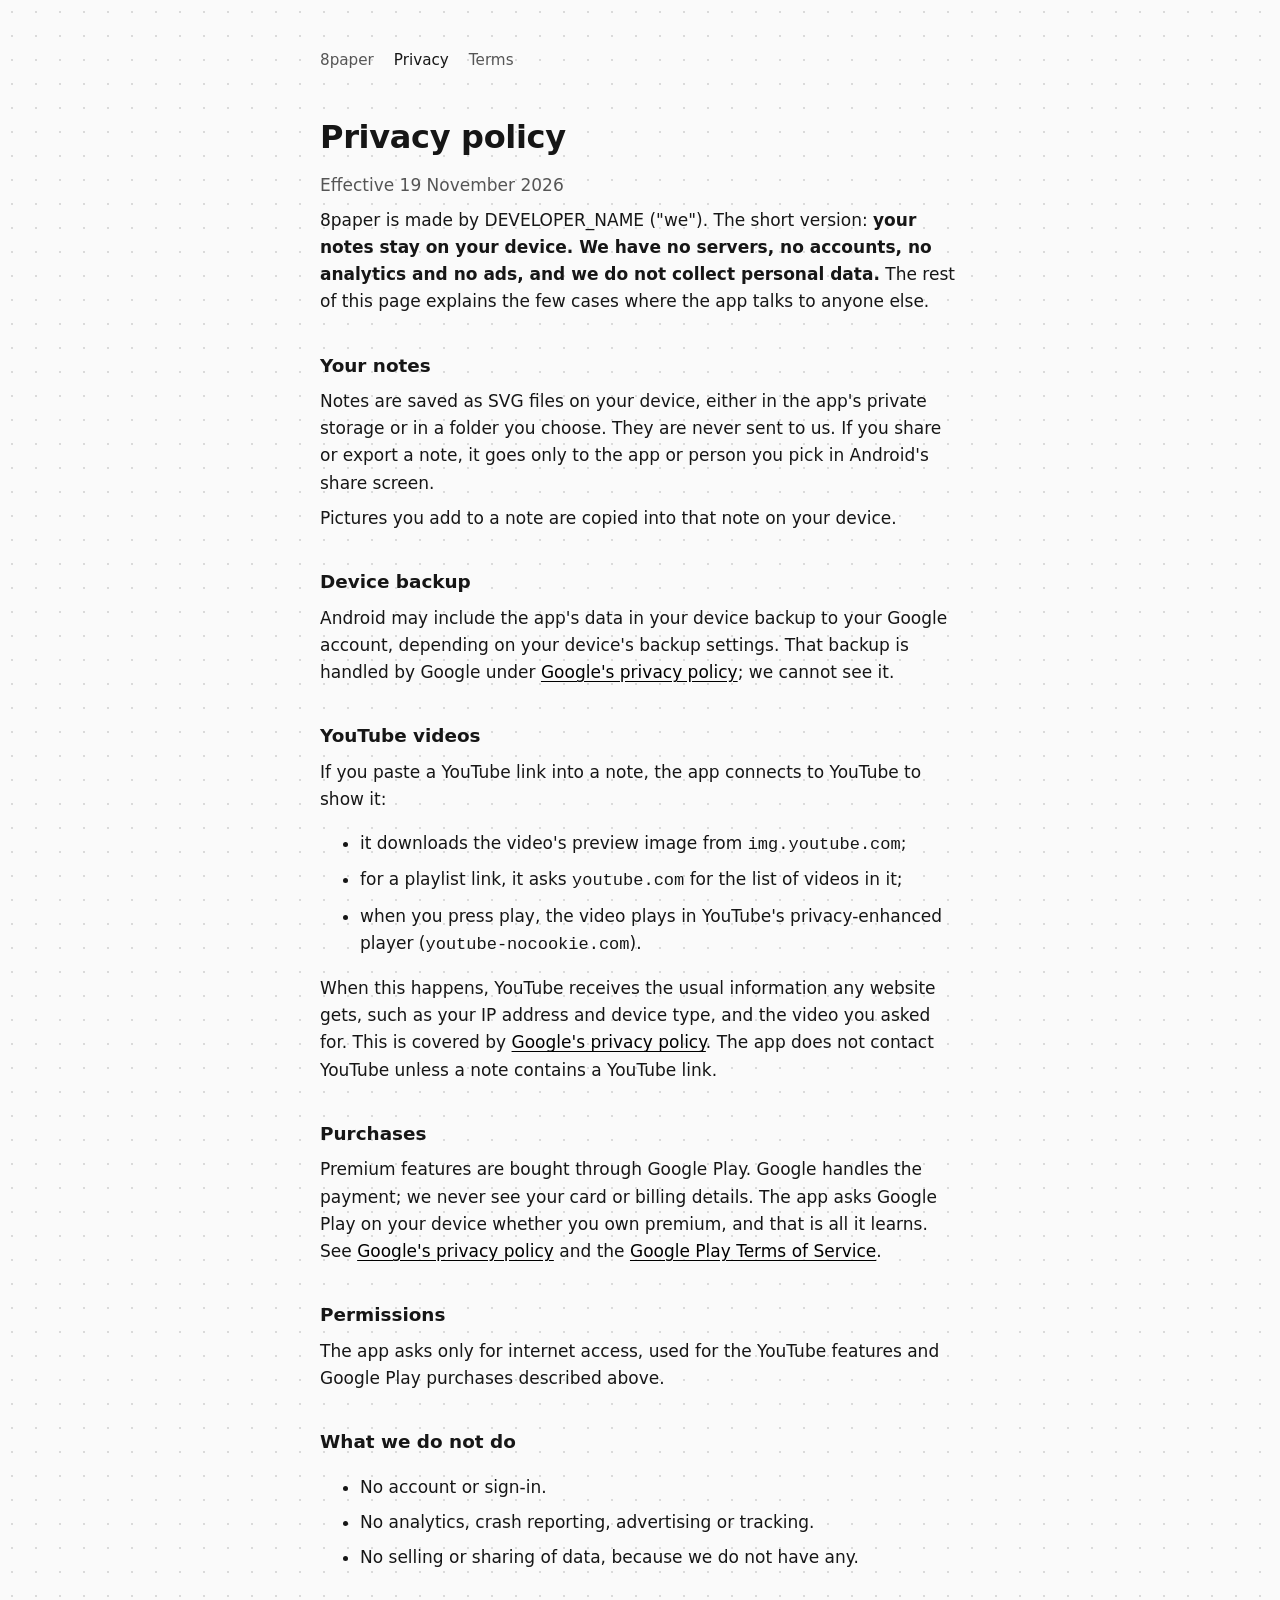
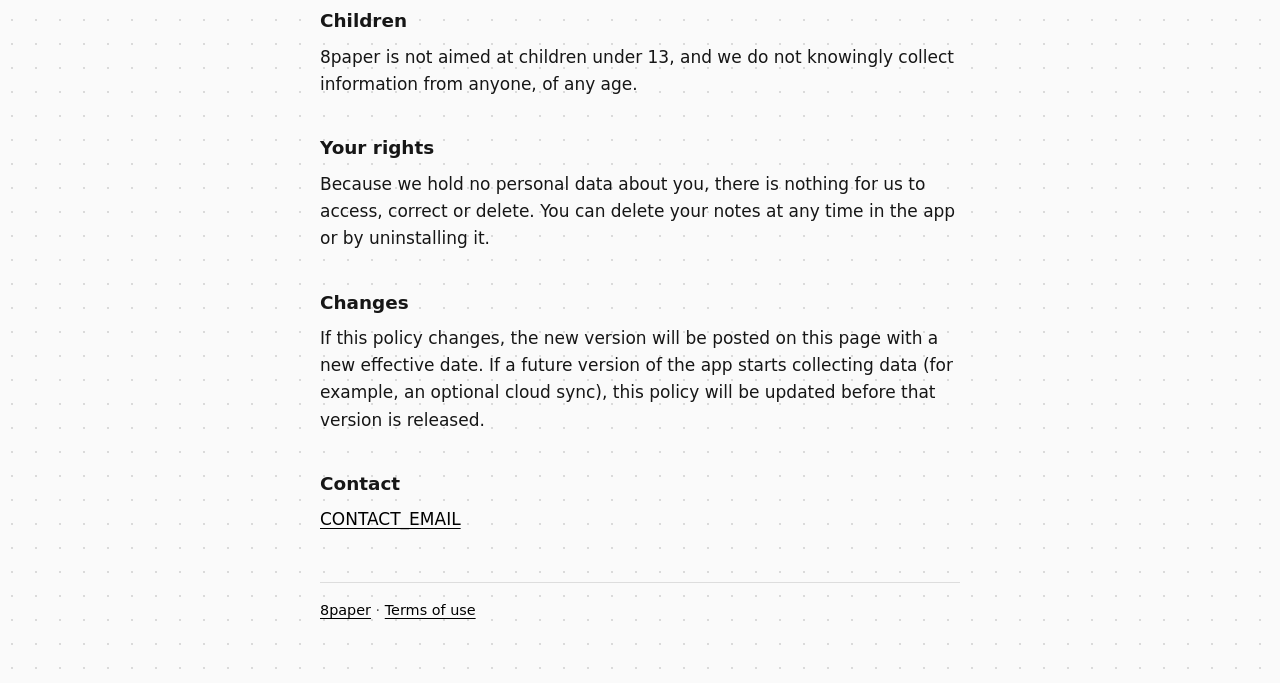
==== privacy.html @ d52fc6fa "Feat (site): Add landing, privacy and terms pages" ====
<!doctype html>
<html lang="en">
<head>
<meta charset="utf-8">
<meta name="viewport" content="width=device-width, initial-scale=1">
<title>8paper Privacy</title>
<meta name="description" content="Privacy policy for the 8paper app.">
<link rel="stylesheet" href="style.css">
</head>
<body>
<main>
<nav><a href="./">8paper</a><a href="privacy.html" aria-current="page">Privacy</a><a href="terms.html">Terms</a></nav>
<h1>Privacy policy</h1>
<p class="muted">Effective 19 November 2026</p>

<p>8paper is made by DEVELOPER_NAME ("we"). The short version: <strong>your notes stay on your
device. We have no servers, no accounts, no analytics and no ads, and we do not collect personal
data.</strong> The rest of this page explains the few cases where the app talks to anyone else.</p>

<h2>Your notes</h2>
<p>Notes are saved as SVG files on your device, either in the app's private storage or in a
folder you choose. They are never sent to us. If you share or export a note, it goes only to the
app or person you pick in Android's share screen.</p>
<p>Pictures you add to a note are copied into that note on your device.</p>

<h2>Device backup</h2>
<p>Android may include the app's data in your device backup to your Google account, depending on
your device's backup settings. That backup is handled by Google under
<a href="https://policies.google.com/privacy">Google's privacy policy</a>; we cannot see it.</p>

<h2>YouTube videos</h2>
<p>If you paste a YouTube link into a note, the app connects to YouTube to show it:</p>
<ul>
  <li>it downloads the video's preview image from <code>img.youtube.com</code>;</li>
  <li>for a playlist link, it asks <code>youtube.com</code> for the list of videos in it;</li>
  <li>when you press play, the video plays in YouTube's privacy-enhanced player
      (<code>youtube-nocookie.com</code>).</li>
</ul>
<p>When this happens, YouTube receives the usual information any website gets, such as your IP
address and device type, and the video you asked for. This is covered by
<a href="https://policies.google.com/privacy">Google's privacy policy</a>. The app does not
contact YouTube unless a note contains a YouTube link.</p>

<h2>Purchases</h2>
<p>Premium features are bought through Google Play. Google handles the payment; we never see
your card or billing details. The app asks Google Play on your device whether you own premium,
and that is all it learns. See <a href="https://policies.google.com/privacy">Google's privacy
policy</a> and the <a href="https://play.google.com/about/play-terms/">Google Play Terms of
Service</a>.</p>

<h2>Permissions</h2>
<p>The app asks only for internet access, used for the YouTube features and Google Play
purchases described above.</p>

<h2>What we do not do</h2>
<ul>
  <li>No account or sign-in.</li>
  <li>No analytics, crash reporting, advertising or tracking.</li>
  <li>No selling or sharing of data, because we do not have any.</li>
</ul>

<h2>Children</h2>
<p>8paper is not aimed at children under 13, and we do not knowingly collect information from
anyone, of any age.</p>

<h2>Your rights</h2>
<p>Because we hold no personal data about you, there is nothing for us to access, correct or
delete. You can delete your notes at any time in the app or by uninstalling it.</p>

<h2>Changes</h2>
<p>If this policy changes, the new version will be posted on this page with a new effective
date. If a future version of the app starts collecting data (for example, an optional cloud
sync), this policy will be updated before that version is released.</p>

<h2>Contact</h2>
<p><a href="mailto:CONTACT_EMAIL">CONTACT_EMAIL</a></p>

<footer><a href="./">8paper</a> · <a href="terms.html">Terms of use</a></footer>
</main>
</body>
</html>
---- style.css ----
:root { --bg: #0b0b0b; --fg: #ececec; --muted: #9a9a9a; --link: #ffffff; --rule: #2a2a2a; }
@media (prefers-color-scheme: light) { :root { --bg: #fafafa; --fg: #161616; --muted: #555; --link: #000; --rule: #ddd; } }
* { box-sizing: border-box; }
body {
  margin: 0; background: var(--bg); color: var(--fg);
  background-image: radial-gradient(circle, color-mix(in srgb, var(--fg) 14%, transparent) 1px, transparent 1.5px);
  background-size: 24px 24px;
  font: 17px/1.6 system-ui, -apple-system, "Segoe UI", Roboto, sans-serif;
}
main { max-width: 42rem; margin: 0 auto; padding: 3rem 16px 4rem; }
h1 { font-size: 2rem; margin: 0 0 .25rem; letter-spacing: -.01em; }
h2 { font-size: 1.15rem; margin: 2.2rem 0 .4rem; }
p, li { margin: .5rem 0; }
.muted { color: var(--muted); }
a { color: var(--link); text-underline-offset: 3px; }
nav { display: flex; gap: 1.25rem; margin-bottom: 2.5rem; font-size: .95rem; }
nav a { text-decoration: none; color: var(--muted); }
nav a:hover, nav a[aria-current] { color: var(--fg); }
footer { margin-top: 3rem; padding-top: 1rem; border-top: 1px solid var(--rule); color: var(--muted); font-size: .9rem; }
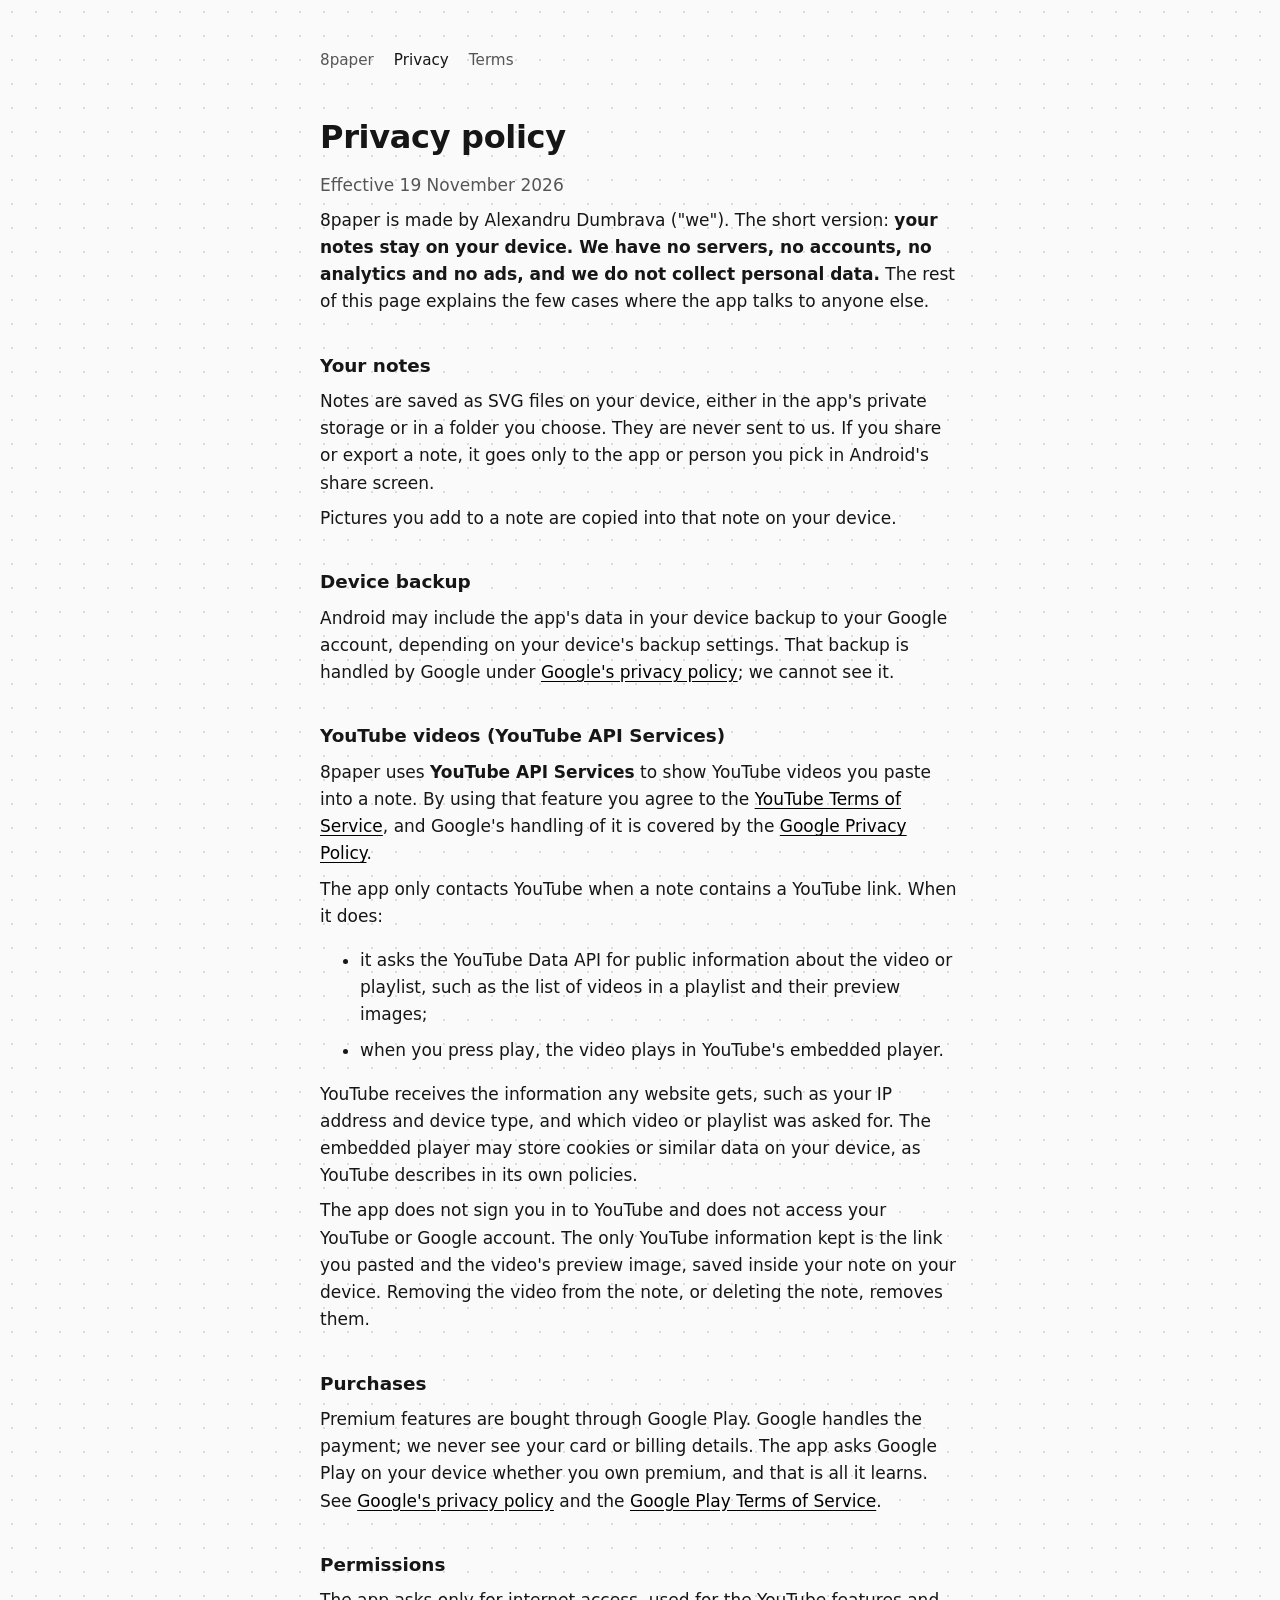
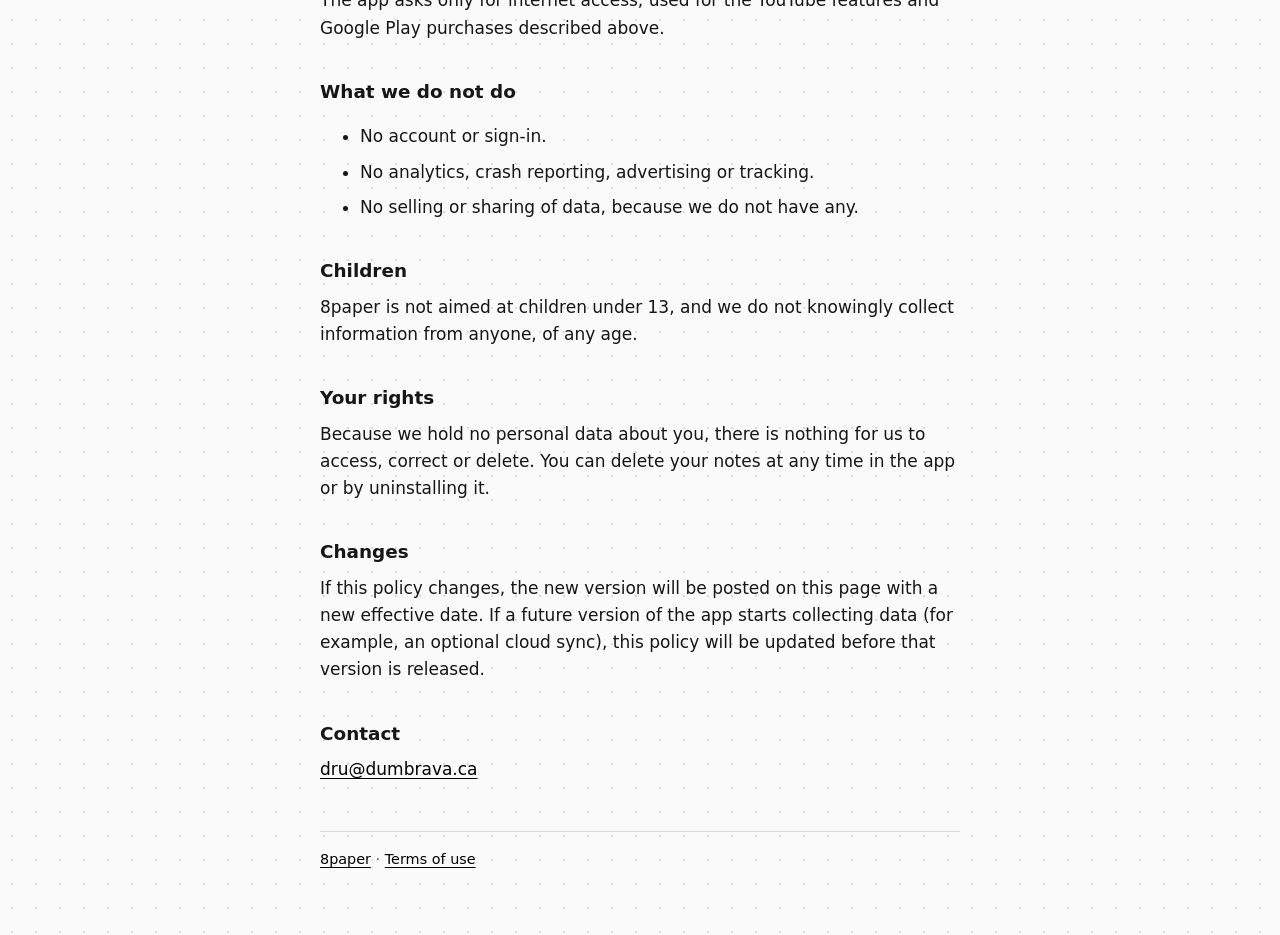
==== commit 3d6fb28e: "Docs (site): Cover YouTube API use and fill in contact details" ====
--- a/privacy.html
+++ b/privacy.html
@@ -13,7 +13,7 @@
 <h1>Privacy policy</h1>
 <p class="muted">Effective 19 November 2026</p>
 
-<p>8paper is made by DEVELOPER_NAME ("we"). The short version: <strong>your notes stay on your
+<p>8paper is made by Alexandru Dumbrava ("we"). The short version: <strong>your notes stay on your
 device. We have no servers, no accounts, no analytics and no ads, and we do not collect personal
 data.</strong> The rest of this page explains the few cases where the app talks to anyone else.</p>
 
@@ -28,18 +28,24 @@
 your device's backup settings. That backup is handled by Google under
 <a href="https://policies.google.com/privacy">Google's privacy policy</a>; we cannot see it.</p>
 
-<h2>YouTube videos</h2>
-<p>If you paste a YouTube link into a note, the app connects to YouTube to show it:</p>
+<h2>YouTube videos (YouTube API Services)</h2>
+<p>8paper uses <strong>YouTube API Services</strong> to show YouTube videos you paste into a
+note. By using that feature you agree to the
+<a href="https://www.youtube.com/t/terms">YouTube Terms of Service</a>, and Google's handling of
+it is covered by the <a href="https://policies.google.com/privacy">Google Privacy Policy</a>.</p>
+<p>The app only contacts YouTube when a note contains a YouTube link. When it does:</p>
 <ul>
-  <li>it downloads the video's preview image from <code>img.youtube.com</code>;</li>
-  <li>for a playlist link, it asks <code>youtube.com</code> for the list of videos in it;</li>
-  <li>when you press play, the video plays in YouTube's privacy-enhanced player
-      (<code>youtube-nocookie.com</code>).</li>
+  <li>it asks the YouTube Data API for public information about the video or playlist, such as
+      the list of videos in a playlist and their preview images;</li>
+  <li>when you press play, the video plays in YouTube's embedded player.</li>
 </ul>
-<p>When this happens, YouTube receives the usual information any website gets, such as your IP
-address and device type, and the video you asked for. This is covered by
-<a href="https://policies.google.com/privacy">Google's privacy policy</a>. The app does not
-contact YouTube unless a note contains a YouTube link.</p>
+<p>YouTube receives the information any website gets, such as your IP address and device type,
+and which video or playlist was asked for. The embedded player may store cookies or similar data
+on your device, as YouTube describes in its own policies.</p>
+<p>The app does not sign you in to YouTube and does not access your YouTube or Google account.
+The only YouTube information kept is the link you pasted and the video's preview image, saved
+inside your note on your device. Removing the video from the note, or deleting the note, removes
+them.</p>
 
 <h2>Purchases</h2>
 <p>Premium features are bought through Google Play. Google handles the payment; we never see
@@ -73,7 +79,7 @@
 sync), this policy will be updated before that version is released.</p>
 
 <h2>Contact</h2>
-<p><a href="mailto:CONTACT_EMAIL">CONTACT_EMAIL</a></p>
+<p><a href="mailto:dru@dumbrava.ca">dru@dumbrava.ca</a></p>
 
 <footer><a href="./">8paper</a> · <a href="terms.html">Terms of use</a></footer>
 </main>
